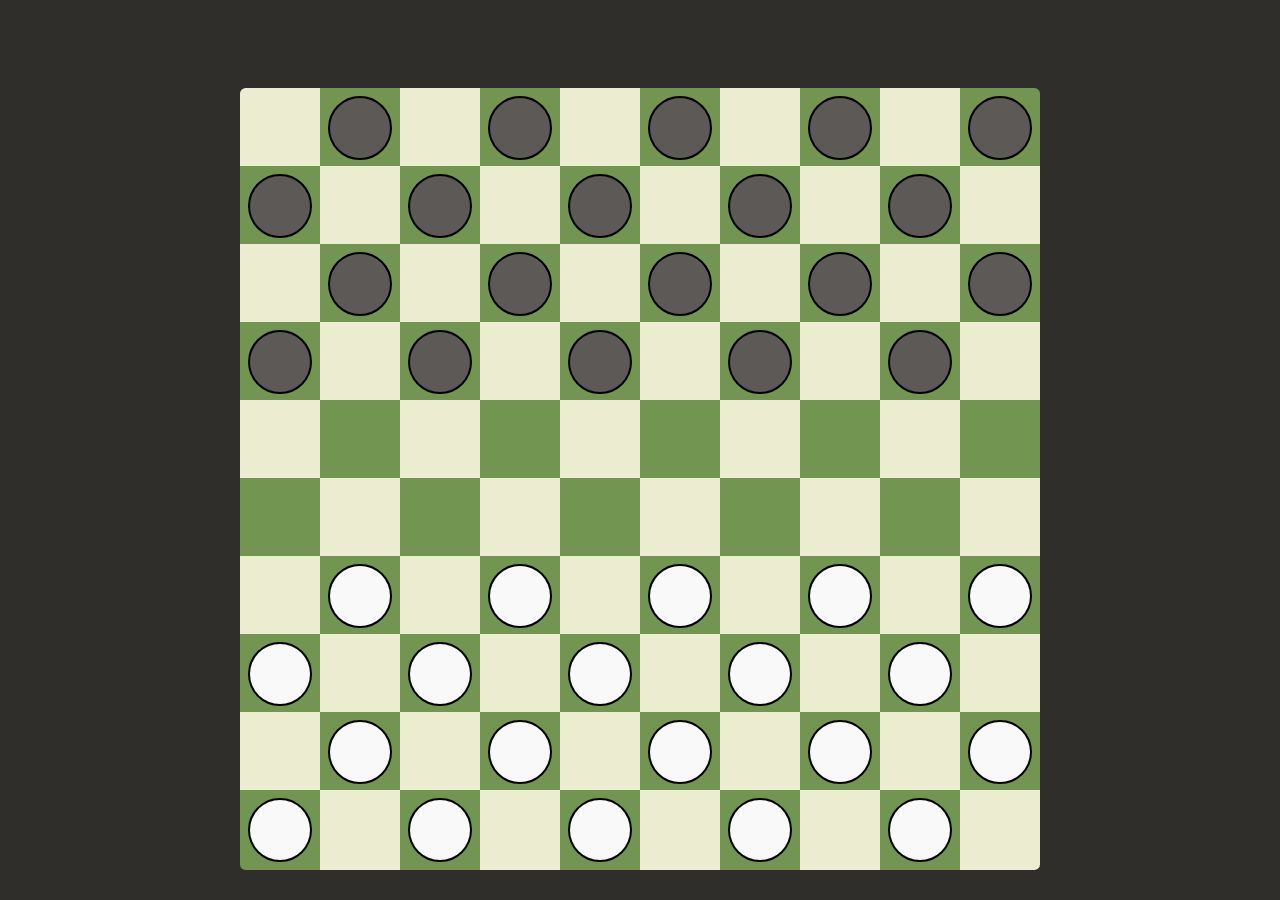
==== chesscom/index.html @ 46ebf06c "sltcv" ====
<!DOCTYPE html>
<html lang="fr">
<head>
    <link rel="stylesheet" href="css/styles.css">
    <link rel="stylesheet" href="css/radius.css">
    <title>Jeu de dame HTML</title>
    
</head>
<body>
<div class="initdiv"></div>
<script>
const initialize_div = document.querySelector('.initdiv')
const drag_attribute = [["ondrop", "drop(event)"], ["ondragover", "allowDrop(event)"]]
var k = 0;
for (let i = 0; i < 10; i++) {
    for (let j = 0; j < 11; j++) {
        var casediv = document.createElement('div')
        drag_attribute.forEach((attrib) => {
            casediv.setAttribute(attrib[0], attrib[1])
        })
        casediv.setAttribute("name", "casedame")
        if (j == 0) {
            casediv.setAttribute("id", "firstdiv")
            initialize_div.appendChild(casediv)
        } else {
            casediv.classList.add("divcase")
            casediv.setAttribute("data-index-number", k)
            initialize_div.appendChild(casediv)
            k++
        }
    }
}
</script>
<script type="text/javascript" src="js/color.js"></script>
<script type="text/javascript" src="js/pion.js"></script>
<script type="text/javascript" src="js/dragdrop.js"></script>
</body>
</html>
---- chesscom/css/styles.css ----
body {
   background-color: #302e2b;
}


.initdiv {
    max-width: fit-content;
    margin-left: auto;
    margin-right: auto;
    margin-top: 7%;
}

.divcase {
    height: 80px;
    width: 80px;
    margin-bottom: -6px;
    display: inline-block;
}

.casebeige {
    background-color: #ebecd0;
}

.casenoir {
    background-color: #739552;
}

.pion {
    position: absolute;
    border: hidden;
    object-fit: contain;
}


/* .sltcv {
    border: 2px solid green
} */
---- chesscom/css/radius.css ----
.divcase[data-index-number="0"] {
    border-top-left-radius: 7%;
}

.divcase[data-index-number="9"] {
    border-top-right-radius: 7%;
}

.divcase[data-index-number="90"] {
    border-bottom-left-radius: 7%;
}

.divcase[data-index-number="99"] {
    border-bottom-right-radius: 7%;
}
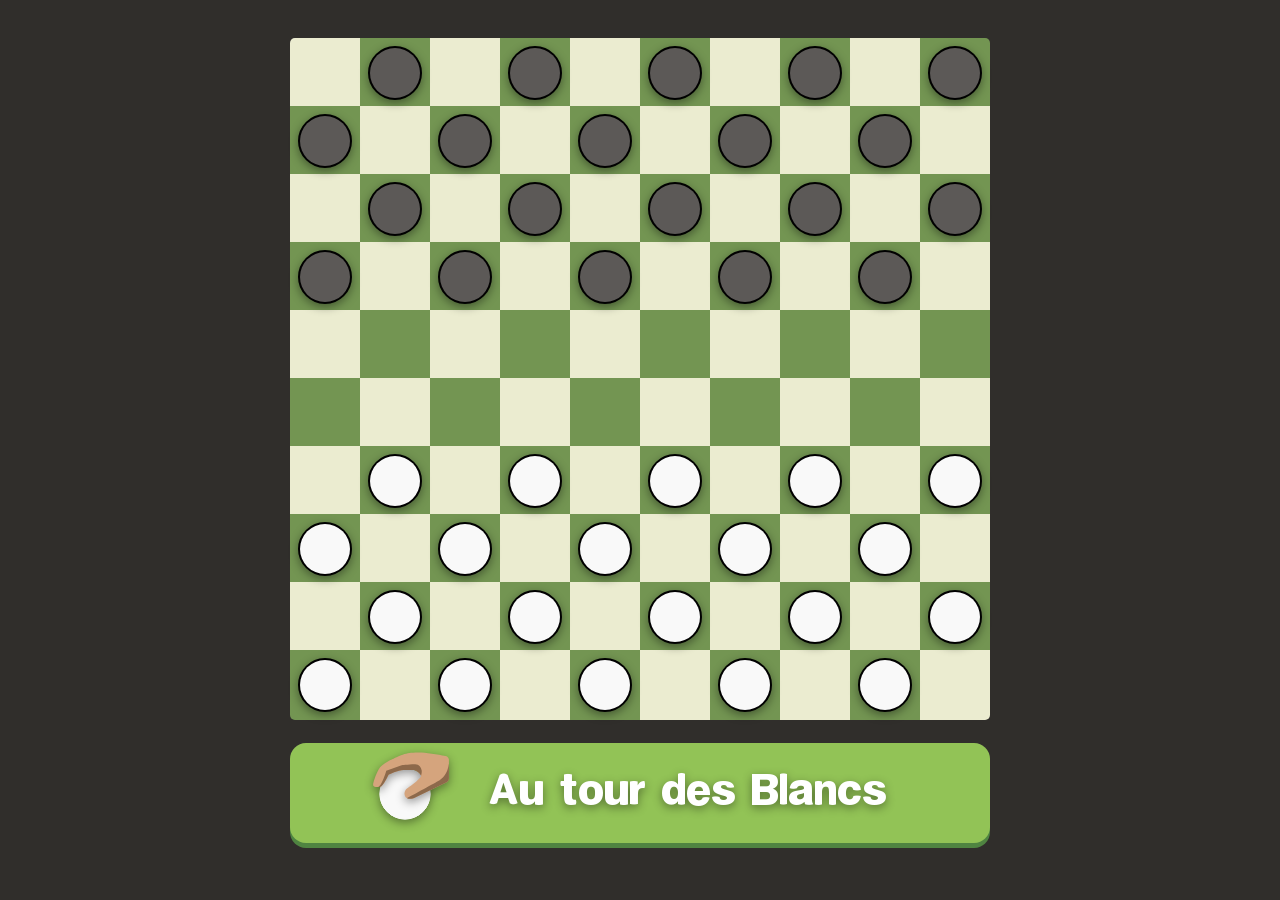
==== commit 577a9eb3: "au tour text + logo" ====
--- a/chesscom/index.html
+++ b/chesscom/index.html
@@ -1,13 +1,17 @@
 <!DOCTYPE html>
 <html lang="fr">
 <head>
-    <link rel="stylesheet" href="css/styles.css">
-    <link rel="stylesheet" href="css/radius.css">
+    <link href="css/styles.css" rel="stylesheet">
+    <link href="css/radius.css" rel="stylesheet">
     <title>Jeu de dame HTML</title>
     
 </head>
 <body>
 <div class="initdiv"></div>
+<div id="tourdiv">
+    <p id="pTour">Au tour des Blancs</p>
+    <img src="img/hand.svg">
+</div>
 <script>
 const initialize_div = document.querySelector('.initdiv')
 const drag_attribute = [["ondrop", "drop(event)"], ["ondragover", "allowDrop(event)"]]
@@ -24,16 +28,18 @@
             initialize_div.appendChild(casediv)
         } else {
             casediv.classList.add("divcase")
-            casediv.setAttribute("data-index-number", k)
+            casediv.setAttribute("data-case-number", k)
             initialize_div.appendChild(casediv)
             k++
         }
     }
 }
 </script>
-<script type="text/javascript" src="js/color.js"></script>
-<script type="text/javascript" src="js/pion.js"></script>
-<script type="text/javascript" src="js/dragdrop.js"></script>
+<script src="js/case.js" type="text/javascript"></script>
+<script src="js/pion.js" type="text/javascript"></script>
+<script src="js/dragdrop.js" type="text/javascript"></script>
+<script src="js/tourpartour.js" type="text/javascript"></script>
+<script type="text/javascript">tourBlanc()</script>
 </body>
 </html>
 
--- a/chesscom/css/styles.css
+++ b/chesscom/css/styles.css
@@ -1,18 +1,17 @@
 body {
-   background-color: #302e2b;
+    background-color: #302e2b;
 }
-
 
 .initdiv {
     max-width: fit-content;
     margin-left: auto;
     margin-right: auto;
-    margin-top: 7%;
+    margin-top: 3%;
 }
 
 .divcase {
-    height: 80px;
-    width: 80px;
+    height: 70px;
+    width: 70px;
     margin-bottom: -6px;
     display: inline-block;
 }
@@ -28,10 +27,67 @@
 .pion {
     position: absolute;
     border: hidden;
-    object-fit: contain;
+    filter: drop-shadow(0 .2rem .3rem rgba(0,0,0,.4));
+}
+
+#divpion {
+    position: absolute;
+    border: hidden;
+}
+
+#pion_div {
+    display: inline;
+    border: hidden;
+    float: left;
+
+    margin-bottom: auto;
+}
+.byebye {
+    display: none;
+}
+
+@font-face {
+    font-family: TourFout;
+    src: url(../font/plz.ttf);
+}
+
+#tourdiv {
+    height: 100px;
+    width: 700px;
+    overflow: hidden;
+    background-color: #92c356;
+    margin-top: 2%;
+    margin-left: auto;
+    margin-right: auto;
+    border-radius: 1rem;
+    box-shadow: 0px 5px 0px #4f8441;
+    text-align: center;
+}
+
+#tourdiv p {
+    margin-top: 0.4em;
+    display: inline-block;
+    color: white;
+    font-family: TourFout;
+    font-size: 50px;
+    margin-right: 1em;
+    filter: drop-shadow(0 .2rem .3rem rgba(0,0,0,.4));
+    width: 404.667px;
+    height: 62.5333px;
+    text-align: left;
+}
+
+#tourdiv canvas {
+    margin-top: 1em;
+    margin-left: 5em;
+    filter: drop-shadow(0 .2rem .3rem rgba(0,0,0,.4));
+}
+
+#tourdiv img {
+    position: absolute;
+    z-index: 1;
+    transform: translate(-36em, 5%);
+    filter: drop-shadow(0 .2rem .3rem rgba(0,0,0,.4));
 }
 
 
-/* .sltcv {
-    border: 2px solid green
-} */
--- a/chesscom/css/radius.css
+++ b/chesscom/css/radius.css
@@ -1,15 +1,15 @@
-.divcase[data-index-number="0"] {
+.divcase[data-case-number="0"] {
     border-top-left-radius: 7%;
 }
 
-.divcase[data-index-number="9"] {
+.divcase[data-case-number="9"] {
     border-top-right-radius: 7%;
 }
 
-.divcase[data-index-number="90"] {
+.divcase[data-case-number="90"] {
     border-bottom-left-radius: 7%;
 }
 
-.divcase[data-index-number="99"] {
+.divcase[data-case-number="99"] {
     border-bottom-right-radius: 7%;
 }
